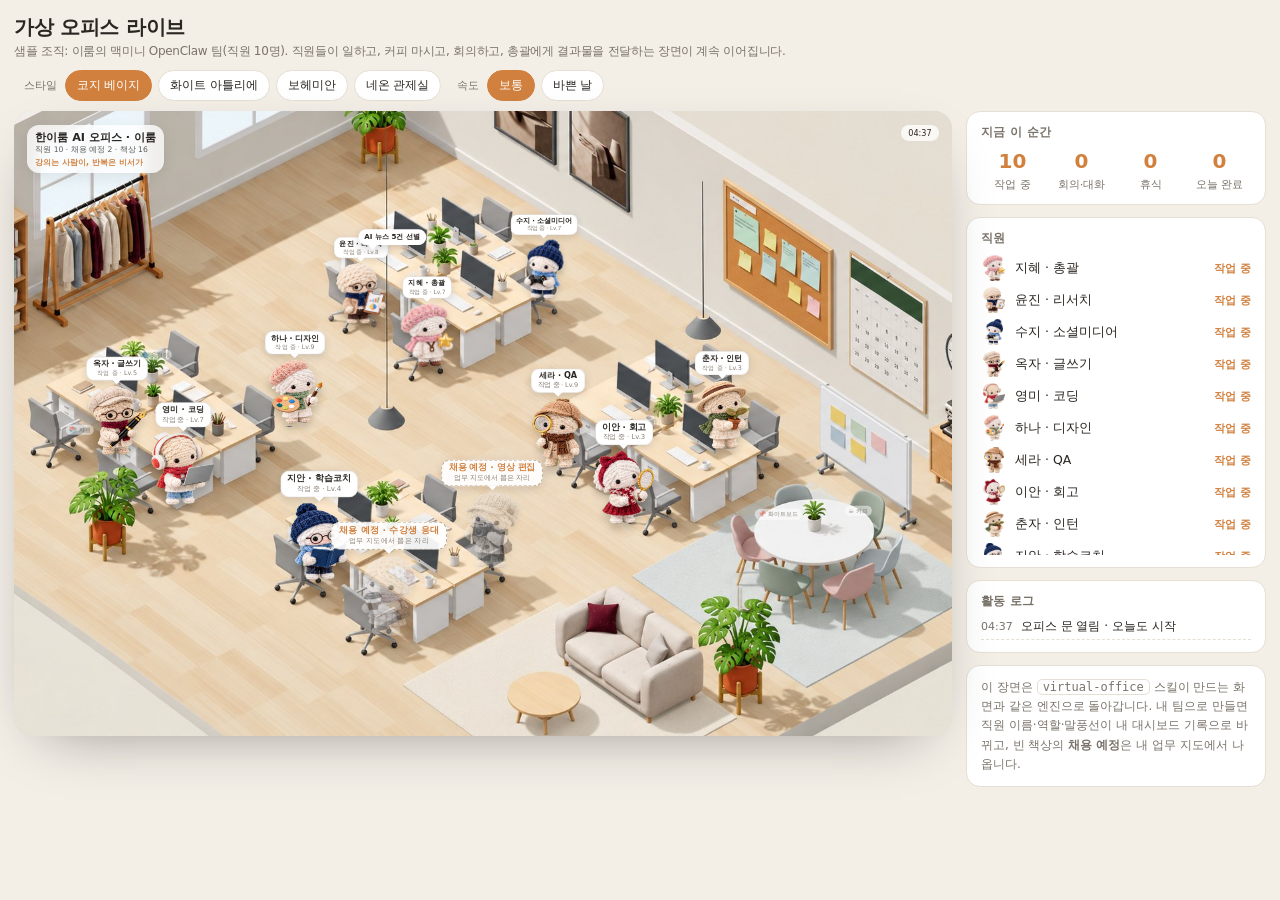
==== web/index.html @ 8c19d900 "feat(web): live office engine — AI isometric backgrounds (warm/glass/boho/night) + yarn-doll sprites" ====
<!doctype html>
<html lang="ko" data-style="warm">
<head>
<meta charset="utf-8">
<meta name="viewport" content="width=device-width,initial-scale=1">
<title>가상 오피스 라이브</title>
<meta name="description" content="OpenClaw 에이전트 팀이 실제로 돌아다니며 일하는 가상 오피스 시안. 스타일 4종.">
<link rel="stylesheet" href="office.css">
</head>
<body>
<div class="wrap">
  <div class="top">
    <h1 id="title">가상 오피스 라이브<small id="subtitle">샘플 조직: 이룸의 맥미니 OpenClaw 팀(직원 10명). 직원들이 일하고, 커피 마시고, 회의하고, 총괄에게 결과물을 전달하는 장면이 계속 이어집니다.</small></h1>
    <div class="ctl" id="ctl">
      <span class="lab">스타일</span>
      <button type="button" data-style="warm" aria-pressed="true">코지 베이지</button>
      <button type="button" data-style="glass">화이트 아틀리에</button>
      <button type="button" data-style="boho">보헤미안</button>
      <button type="button" data-style="night">네온 관제실</button>
      <span class="lab">속도</span>
      <button type="button" data-speed="1" aria-pressed="true">보통</button>
      <button type="button" data-speed="2.2">바쁜 날</button>
    </div>
  </div>
  <div class="layout">
    <div class="stage" id="stage">
      <img class="bg" id="bg" src="bg/warm.jpg" alt="">
      <div class="hud"><b id="hudTitle">한이룸 AI 오피스</b><div class="sub" id="hudSub">직원 10 · 채용 예정 2</div><div class="tag" id="hudTag"></div></div>
      <div class="clock" id="clock">09:41</div>
      <div id="spots"></div>
      <div id="actors"></div>
    </div>
    <aside class="panel">
      <div class="card"><h3>지금 이 순간</h3><div class="stats"><div><b id="sWork">0</b><span>작업 중</span></div><div><b id="sMeet">0</b><span>회의·대화</span></div><div><b id="sBreak">0</b><span>휴식</span></div><div><b id="sDone">0</b><span>오늘 완료</span></div></div></div>
      <div class="card"><h3>직원</h3><ul class="roster" id="roster"></ul></div>
      <div class="card"><h3>활동 로그</h3><ul class="log" id="log"></ul></div>
      <div class="card note">이 장면은 <code>virtual-office</code> 스킬이 만드는 화면과 같은 엔진으로 돌아갑니다. 내 팀으로 만들면 직원 이름·역할·말풍선이 내 대시보드 기록으로 바뀌고, 빈 책상의 <b>채용 예정</b>은 내 업무 지도에서 나옵니다.</div>
    </aside>
  </div>
</div>
<script src="org.js"></script>
<script src="stage-map.js"></script>
<script src="office.js"></script>
</body>
</html>
---- web/office.css ----
:root{--bg:#f3eee6;--ink:#2a2622;--muted:#7a736a;--card:#fff;--line:#e6dfd3;--accent:#d1803e;--fs:13px}
:root[data-style="night"]{--bg:#0b0f1a;--ink:#e8eef7;--muted:#93a1b7;--card:#161d2b;--line:#26314a;--accent:#5ef0c6}
:root[data-style="glass"]{--bg:#f6f9fc;--ink:#22303a;--muted:#7d8a96;--card:#fff;--line:#dfe6ec;--accent:#3f8f6e}
:root[data-style="boho"]{--bg:#f4e8d6;--ink:#3b2a1e;--muted:#8a6f58;--card:#fff8ee;--line:#e4d2b8;--accent:#c2652e}
*{box-sizing:border-box}
html,body{margin:0;background:var(--bg);color:var(--ink);font-family:system-ui,-apple-system,"Apple SD Gothic Neo","Malgun Gothic",sans-serif;transition:background .5s}
.wrap{max-width:1500px;margin:0 auto;padding:14px 14px 40px}
.top{display:flex;flex-wrap:wrap;gap:10px 18px;align-items:flex-end;justify-content:space-between;margin-bottom:10px}
.top h1{margin:0;font-size:20px;letter-spacing:-.3px}
.top h1 small{display:block;font-size:12px;font-weight:500;color:var(--muted);margin-top:2px}
.ctl{display:flex;flex-wrap:wrap;gap:6px;align-items:center}
.ctl span.lab{font-size:11px;color:var(--muted);margin:0 2px 0 10px}
.ctl button{border:1px solid var(--line);background:var(--card);color:var(--ink);border-radius:999px;padding:6px 11px;font-size:12px;cursor:pointer}
.ctl button[aria-pressed="true"]{background:var(--accent);border-color:var(--accent);color:#fff}
.layout{display:grid;grid-template-columns:minmax(0,1fr) 300px;gap:14px;align-items:start}
@media (max-width:980px){.layout{grid-template-columns:1fr}}
.stage{position:relative;aspect-ratio:3/2;border-radius:18px;overflow:hidden;background:#ddd;box-shadow:0 20px 60px -30px rgba(0,0,0,.45);user-select:none}
.stage img.bg{position:absolute;inset:0;width:100%;height:100%;object-fit:cover;display:block;transition:opacity .5s}
.stage .hud{position:absolute;left:1.4%;top:2.2%;background:rgba(255,255,255,.78);backdrop-filter:blur(6px);border-radius:12px;padding:.6em .9em;font-size:var(--fs);line-height:1.35;color:#2a2622;box-shadow:0 4px 14px rgba(0,0,0,.08)}
:root[data-style="night"] .stage .hud{background:rgba(14,20,32,.72);color:#e8eef7}
.hud b{font-size:1.25em}
.hud .sub{opacity:.75;font-size:.85em}
.hud .tag{color:var(--accent);font-weight:700;font-size:.9em;margin-top:.15em}
.clock{position:absolute;right:1.4%;top:2.2%;font-size:calc(var(--fs)*.9);background:rgba(255,255,255,.78);border-radius:999px;padding:.4em .9em;color:#2a2622;backdrop-filter:blur(6px)}
:root[data-style="night"] .clock{background:rgba(14,20,32,.72);color:#e8eef7}
.spot-label{position:absolute;transform:translate(-50%,-50%);font-size:calc(var(--fs)*.72);color:rgba(60,50,40,.55);background:rgba(255,255,255,.5);border-radius:6px;padding:.1em .5em;pointer-events:none}
:root[data-style="night"] .spot-label{color:rgba(230,236,247,.6);background:rgba(14,20,32,.45)}

/* ── 배우 ── */
.actor{position:absolute;left:0;top:0;width:0;height:0;transition:left var(--dur,1.6s) linear,top var(--dur,1.6s) linear;will-change:left,top}
.actor .body{position:absolute;left:0;bottom:0;transform:translate(-50%,0) scale(var(--s,1));transform-origin:50% 100%;display:flex;flex-direction:column;align-items:center}
.actor img.sprite{height:var(--sh,120px);width:auto;display:block;filter:drop-shadow(0 6px 4px rgba(0,0,0,.18));transform-origin:50% 100%;transition:filter .3s}
.actor.flip img.sprite{transform:scaleX(-1)}
.actor.walk img.sprite{animation:walk .42s ease-in-out infinite}
.actor.flip.walk img.sprite{animation:walkflip .42s ease-in-out infinite}
.actor.typing img.sprite{animation:typing 1.1s ease-in-out infinite}
.actor.sit img.sprite{clip-path:inset(0 0 40% 0)}
.actor.ghost img.sprite{opacity:.42;filter:grayscale(.6) drop-shadow(0 4px 3px rgba(0,0,0,.12))}
.actor.cheer img.sprite{animation:cheer .5s ease-in-out 3}
@keyframes walk{0%,100%{transform:translateY(0) rotate(-2deg)}50%{transform:translateY(-5px) rotate(2deg)}}
@keyframes walkflip{0%,100%{transform:scaleX(-1) translateY(0) rotate(2deg)}50%{transform:scaleX(-1) translateY(-5px) rotate(-2deg)}}
@keyframes typing{0%,100%{transform:translateY(0)}50%{transform:translateY(-2px)}}
@keyframes cheer{0%,100%{transform:translateY(0) scale(1)}50%{transform:translateY(-14px) scale(1.06)}}
.actor .nametag{position:absolute;left:50%;bottom:calc(100% + 6px);transform:translateX(-50%);white-space:nowrap;background:#fff;color:#2a2622;border:1px solid rgba(0,0,0,.08);border-radius:9px;padding:.28em .7em .3em;font-size:var(--fs);line-height:1.2;text-align:center;box-shadow:0 3px 10px rgba(0,0,0,.12)}
.actor .nametag::after{content:"";position:absolute;left:50%;top:100%;transform:translateX(-50%);border:5px solid transparent;border-top-color:#fff}
.actor .nametag b{font-weight:700}
.actor .nametag small{display:block;font-size:.8em;color:#8a8176;margin-top:.1em}
.actor.ghost .nametag{border:1px dashed #b9ad9c;color:var(--accent);background:rgba(255,255,255,.92)}
.actor.ghost .nametag small{color:#8a8176}
.actor .bubble{position:absolute;left:58%;bottom:calc(100% + 2.6em);transform:translateX(-10%) scale(.6);opacity:0;transition:opacity .25s,transform .25s;white-space:nowrap;background:var(--accent);color:#fff;font-weight:700;font-size:var(--fs);border-radius:999px;padding:.35em .85em;box-shadow:0 4px 12px rgba(0,0,0,.18);pointer-events:none}
.actor .bubble::after{content:"";position:absolute;left:14%;top:100%;border:6px solid transparent;border-top-color:var(--accent)}
.actor .bubble.on{opacity:1;transform:translateX(-10%) scale(1)}
.actor .bubble.soft{background:#fff;color:#2a2622;font-weight:600}
.actor .bubble.soft::after{border-top-color:#fff}
.spark{position:absolute;width:6px;height:6px;border-radius:2px;pointer-events:none;animation:spark .9s ease-out forwards}
@keyframes spark{0%{transform:translate(0,0) rotate(0);opacity:1}100%{transform:translate(var(--dx),var(--dy)) rotate(260deg);opacity:0}}

/* ── 사이드 패널 ── */
.panel{display:flex;flex-direction:column;gap:12px}
.card{background:var(--card);border:1px solid var(--line);border-radius:14px;padding:12px 14px}
.card h3{margin:0 0 8px;font-size:12px;color:var(--muted);font-weight:600;letter-spacing:.3px}
.stats{display:grid;grid-template-columns:repeat(4,1fr);gap:6px;text-align:center}
.stats b{display:block;font-size:20px;color:var(--accent)}
.stats span{font-size:11px;color:var(--muted)}
.roster{list-style:none;margin:0;padding:0;display:grid;gap:6px;max-height:300px;overflow:auto}
.roster li{display:flex;align-items:center;gap:8px;font-size:12.5px}
.roster img{width:26px;height:26px;object-fit:contain}
.roster .st{margin-left:auto;font-size:11px;color:var(--muted)}
.roster .st.on{color:var(--accent);font-weight:700}
.log{list-style:none;margin:0;padding:0;display:grid;gap:5px;max-height:260px;overflow:auto;font-size:12px}
.log li{display:flex;gap:8px;align-items:baseline;border-bottom:1px dashed var(--line);padding-bottom:4px}
.log time{color:var(--muted);font-size:11px;flex:none}
.note{font-size:12px;color:var(--muted);line-height:1.6}
.note code{background:var(--card);border:1px solid var(--line);border-radius:5px;padding:0 5px}
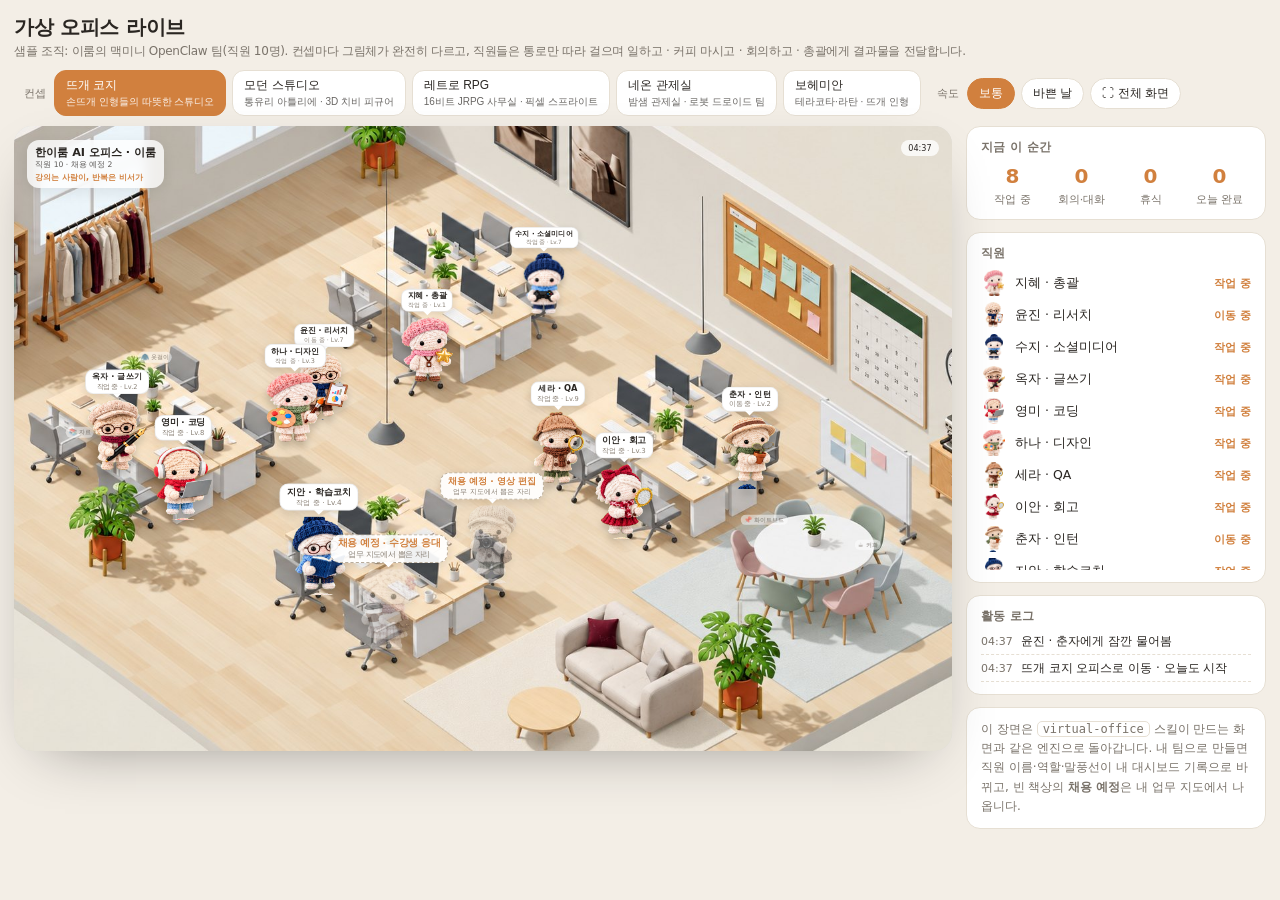
==== commit 60b66f41: "feat(web): v2 — 5 concept templates (knit/chibi/pixel/robot/boho), waypoint-graph pathfinding, front" ====
--- a/web/index.html
+++ b/web/index.html
@@ -1,5 +1,5 @@
 <!doctype html>
-<html lang="ko" data-style="warm">
+<html lang="ko" data-theme="warm">
 <head>
 <meta charset="utf-8">
 <meta name="viewport" content="width=device-width,initial-scale=1">
@@ -10,21 +10,19 @@
 <body>
 <div class="wrap">
   <div class="top">
-    <h1 id="title">가상 오피스 라이브<small id="subtitle">샘플 조직: 이룸의 맥미니 OpenClaw 팀(직원 10명). 직원들이 일하고, 커피 마시고, 회의하고, 총괄에게 결과물을 전달하는 장면이 계속 이어집니다.</small></h1>
+    <h1 id="title">가상 오피스 라이브<small id="subtitle">샘플 조직: 이룸의 맥미니 OpenClaw 팀(직원 10명). 컨셉마다 그림체가 완전히 다르고, 직원들은 통로만 따라 걸으며 일하고 · 커피 마시고 · 회의하고 · 총괄에게 결과물을 전달합니다.</small></h1>
     <div class="ctl" id="ctl">
-      <span class="lab">스타일</span>
-      <button type="button" data-style="warm" aria-pressed="true">코지 베이지</button>
-      <button type="button" data-style="glass">화이트 아틀리에</button>
-      <button type="button" data-style="boho">보헤미안</button>
-      <button type="button" data-style="night">네온 관제실</button>
+      <span class="lab">컨셉</span>
+      <span class="concepts"></span>
       <span class="lab">속도</span>
       <button type="button" data-speed="1" aria-pressed="true">보통</button>
       <button type="button" data-speed="2.2">바쁜 날</button>
+      <button type="button" id="fsBtn" title="무대만 크게">⛶ 전체 화면</button>
     </div>
   </div>
   <div class="layout">
     <div class="stage" id="stage">
-      <img class="bg" id="bg" src="bg/warm.jpg" alt="">
+      <img class="bg" id="bg" src="bg/warm.jpg" alt="" draggable="false">
       <div class="hud"><b id="hudTitle">한이룸 AI 오피스</b><div class="sub" id="hudSub">직원 10 · 채용 예정 2</div><div class="tag" id="hudTag"></div></div>
       <div class="clock" id="clock">09:41</div>
       <div id="spots"></div>
@@ -39,7 +37,8 @@
   </div>
 </div>
 <script src="org.js"></script>
-<script src="stage-map.js"></script>
+<script src="concepts.js"></script>
+<script src="maps.js"></script>
 <script src="office.js"></script>
 </body>
 </html>
--- a/web/office.css
+++ b/web/office.css
@@ -1,7 +1,8 @@
 :root{--bg:#f3eee6;--ink:#2a2622;--muted:#7a736a;--card:#fff;--line:#e6dfd3;--accent:#d1803e;--fs:13px}
-:root[data-style="night"]{--bg:#0b0f1a;--ink:#e8eef7;--muted:#93a1b7;--card:#161d2b;--line:#26314a;--accent:#5ef0c6}
-:root[data-style="glass"]{--bg:#f6f9fc;--ink:#22303a;--muted:#7d8a96;--card:#fff;--line:#dfe6ec;--accent:#3f8f6e}
-:root[data-style="boho"]{--bg:#f4e8d6;--ink:#3b2a1e;--muted:#8a6f58;--card:#fff8ee;--line:#e4d2b8;--accent:#c2652e}
+:root[data-theme="night"]{--bg:#0b0f1a;--ink:#e8eef7;--muted:#93a1b7;--card:#161d2b;--line:#26314a;--accent:#5ef0c6}
+:root[data-theme="glass"]{--bg:#f6f9fc;--ink:#22303a;--muted:#7d8a96;--card:#fff;--line:#dfe6ec;--accent:#3f8f6e}
+:root[data-theme="boho"]{--bg:#f4e8d6;--ink:#3b2a1e;--muted:#8a6f58;--card:#fff8ee;--line:#e4d2b8;--accent:#c2652e}
+:root[data-theme="rpg"]{--bg:#1b1430;--ink:#f3e9d2;--muted:#a898c4;--card:#2a2046;--line:#4b3b78;--accent:#ffcc4d}
 *{box-sizing:border-box}
 html,body{margin:0;background:var(--bg);color:var(--ink);font-family:system-ui,-apple-system,"Apple SD Gothic Neo","Malgun Gothic",sans-serif;transition:background .5s}
 .wrap{max-width:1500px;margin:0 auto;padding:14px 14px 40px}
@@ -17,14 +18,14 @@
 .stage{position:relative;aspect-ratio:3/2;border-radius:18px;overflow:hidden;background:#ddd;box-shadow:0 20px 60px -30px rgba(0,0,0,.45);user-select:none}
 .stage img.bg{position:absolute;inset:0;width:100%;height:100%;object-fit:cover;display:block;transition:opacity .5s}
 .stage .hud{position:absolute;left:1.4%;top:2.2%;background:rgba(255,255,255,.78);backdrop-filter:blur(6px);border-radius:12px;padding:.6em .9em;font-size:var(--fs);line-height:1.35;color:#2a2622;box-shadow:0 4px 14px rgba(0,0,0,.08)}
-:root[data-style="night"] .stage .hud{background:rgba(14,20,32,.72);color:#e8eef7}
+:root[data-theme="night"] .stage .hud{background:rgba(14,20,32,.72);color:#e8eef7}
 .hud b{font-size:1.25em}
 .hud .sub{opacity:.75;font-size:.85em}
 .hud .tag{color:var(--accent);font-weight:700;font-size:.9em;margin-top:.15em}
 .clock{position:absolute;right:1.4%;top:2.2%;font-size:calc(var(--fs)*.9);background:rgba(255,255,255,.78);border-radius:999px;padding:.4em .9em;color:#2a2622;backdrop-filter:blur(6px)}
-:root[data-style="night"] .clock{background:rgba(14,20,32,.72);color:#e8eef7}
+:root[data-theme="night"] .clock{background:rgba(14,20,32,.72);color:#e8eef7}
 .spot-label{position:absolute;transform:translate(-50%,-50%);font-size:calc(var(--fs)*.72);color:rgba(60,50,40,.55);background:rgba(255,255,255,.5);border-radius:6px;padding:.1em .5em;pointer-events:none}
-:root[data-style="night"] .spot-label{color:rgba(230,236,247,.6);background:rgba(14,20,32,.45)}
+:root[data-theme="night"] .spot-label{color:rgba(230,236,247,.6);background:rgba(14,20,32,.45)}
 
 /* ── 배우 ── */
 .actor{position:absolute;left:0;top:0;width:0;height:0;transition:left var(--dur,1.6s) linear,top var(--dur,1.6s) linear;will-change:left,top}
@@ -72,3 +73,18 @@
 .log time{color:var(--muted);font-size:11px;flex:none}
 .note{font-size:12px;color:var(--muted);line-height:1.6}
 .note code{background:var(--card);border:1px solid var(--line);border-radius:5px;padding:0 5px}
+
+/* 컨셉 버튼 */
+.ctl .concepts{display:inline-flex;flex-wrap:wrap;gap:6px}
+.ctl .concepts button{display:flex;flex-direction:column;align-items:flex-start;gap:1px;border-radius:12px;padding:6px 11px;text-align:left}
+.ctl .concepts button small{font-size:10px;opacity:.7;font-weight:400}
+.ctl .concepts button[aria-pressed="true"] small{opacity:.9}
+/* 픽셀 컨셉 */
+.stage.pixel img.bg,.stage.pixel img.sprite,:root[data-concept="rpg"] .roster img{image-rendering:pixelated;image-rendering:crisp-edges}
+:root[data-concept="rpg"] .actor .nametag{border-radius:2px;border:2px solid #2a2046;box-shadow:3px 3px 0 #2a2046;font-family:ui-monospace,Menlo,"Courier New",monospace;font-size:calc(var(--fs)*.9)}
+:root[data-concept="rpg"] .actor .nametag::after{display:none}
+:root[data-concept="rpg"] .actor .bubble{border-radius:4px;box-shadow:3px 3px 0 rgba(0,0,0,.35)}
+:root[data-concept="rpg"] .stage .hud,:root[data-concept="rpg"] .clock{border-radius:4px;background:#f3e9d2;color:#1b1430;border:3px solid #2a2046;box-shadow:4px 4px 0 #2a2046;backdrop-filter:none}
+:root[data-theme="night"] .actor .nametag,:root[data-theme="rpg"] .actor .nametag.dark{background:#1b2434;color:#e8eef7;border-color:#2f3d55}
+:root[data-theme="night"] .actor .nametag::after{border-top-color:#1b2434}
+:root[data-theme="night"] .actor .nametag small{color:#93a1b7}
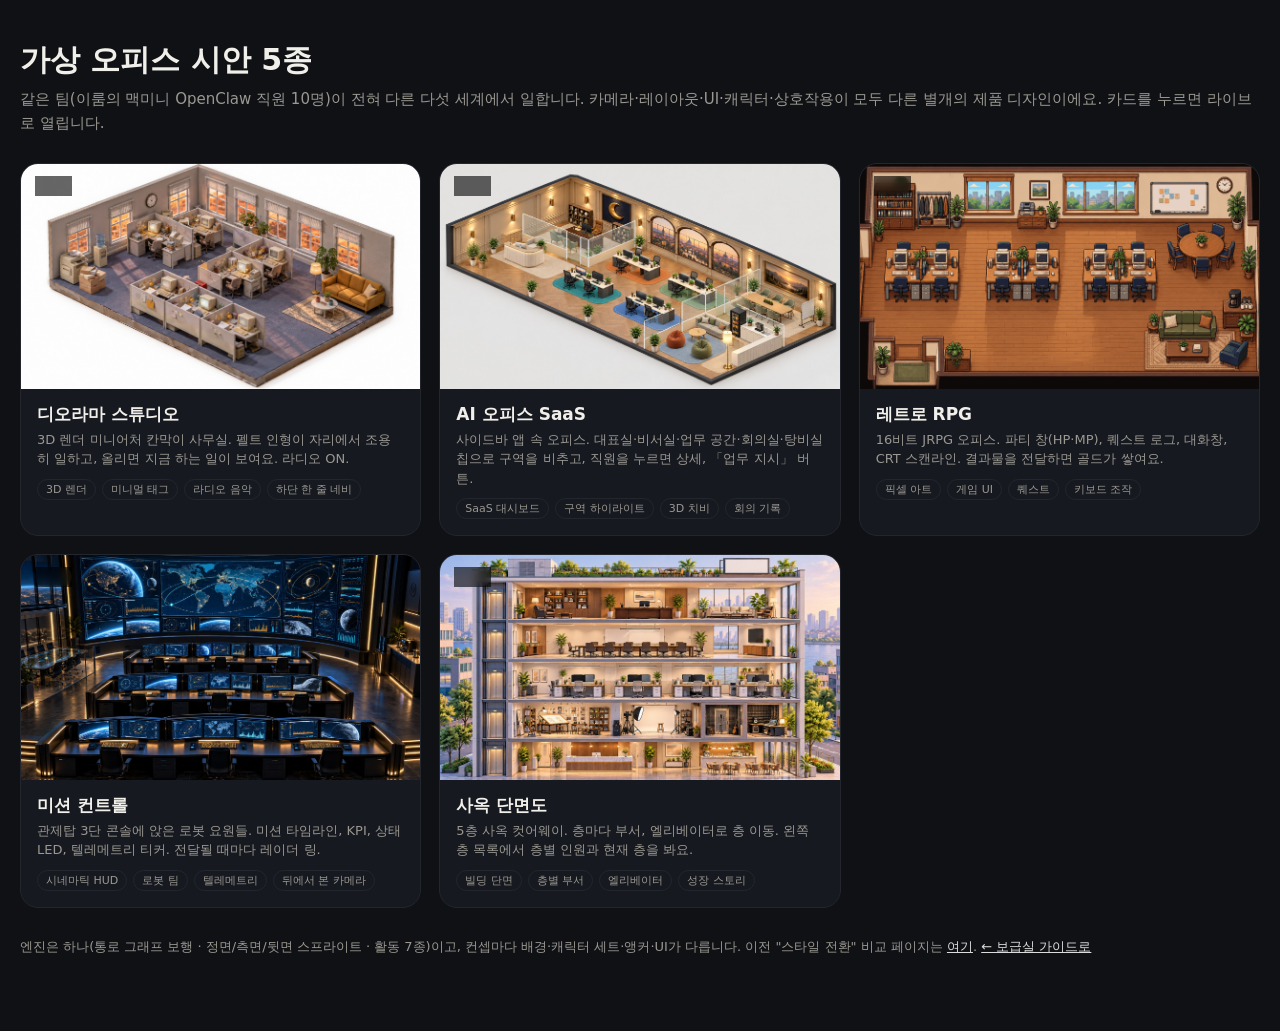
==== commit ef340adb: "feat(web): v3 — five distinct concept designs (diorama/saas/rpg/control/building), shared engine, fe" ====
--- a/web/index.html
+++ b/web/index.html
@@ -1,44 +1,38 @@
 <!doctype html>
-<html lang="ko" data-theme="warm">
+<html lang="ko">
 <head>
 <meta charset="utf-8">
 <meta name="viewport" content="width=device-width,initial-scale=1">
-<title>가상 오피스 라이브</title>
-<meta name="description" content="OpenClaw 에이전트 팀이 실제로 돌아다니며 일하는 가상 오피스 시안. 스타일 4종.">
-<link rel="stylesheet" href="office.css">
+<title>가상 오피스 시안 5종</title>
+<meta name="description" content="전혀 다른 컨셉의 가상 오피스 디자인 5종. 같은 팀(직원 10명)이 각 세계에서 일한다.">
+<style>
+:root{--bg:#0f1115;--ink:#f1efe9;--muted:#9a9890;--line:#23262d}
+*{box-sizing:border-box}body{margin:0;background:var(--bg);color:var(--ink);font-family:system-ui,-apple-system,"Apple SD Gothic Neo","Malgun Gothic",sans-serif}
+.wrap{max-width:1400px;margin:0 auto;padding:40px 20px 60px}
+h1{font-size:30px;margin:0 0 6px}.lead{color:var(--muted);margin:0 0 28px;font-size:15px;line-height:1.6}
+.grid{display:grid;grid-template-columns:repeat(auto-fill,minmax(400px,1fr));gap:18px}
+.card{position:relative;display:block;border:1px solid var(--line);border-radius:18px;overflow:hidden;background:#161920;text-decoration:none;color:inherit;transition:transform .2s,border-color .2s}
+.card:hover{transform:translateY(-4px);border-color:#444}
+.card img{width:100%;aspect-ratio:16/9;object-fit:cover;display:block}
+.card .body{padding:14px 16px 16px}.card b{font-size:17px;display:block}.card small{display:block;color:var(--muted);font-size:13px;line-height:1.5;margin-top:4px}
+.card .no{position:absolute;left:14px;top:12px;background:rgba(0,0,0,.6);color:#fff;border-radius:999px;padding:3px 10px;font-size:12px;font-weight:700;backdrop-filter:blur(4px)}
+.card .tags{display:flex;gap:6px;flex-wrap:wrap;margin-top:10px}.card .tags span{font-size:11px;border:1px solid var(--line);border-radius:999px;padding:2px 8px;color:var(--muted)}
+.foot{margin-top:28px;color:var(--muted);font-size:13px;line-height:1.7}
+.foot a{color:#ddd}
+</style>
 </head>
 <body>
 <div class="wrap">
-  <div class="top">
-    <h1 id="title">가상 오피스 라이브<small id="subtitle">샘플 조직: 이룸의 맥미니 OpenClaw 팀(직원 10명). 컨셉마다 그림체가 완전히 다르고, 직원들은 통로만 따라 걸으며 일하고 · 커피 마시고 · 회의하고 · 총괄에게 결과물을 전달합니다.</small></h1>
-    <div class="ctl" id="ctl">
-      <span class="lab">컨셉</span>
-      <span class="concepts"></span>
-      <span class="lab">속도</span>
-      <button type="button" data-speed="1" aria-pressed="true">보통</button>
-      <button type="button" data-speed="2.2">바쁜 날</button>
-      <button type="button" id="fsBtn" title="무대만 크게">⛶ 전체 화면</button>
-    </div>
-  </div>
-  <div class="layout">
-    <div class="stage" id="stage">
-      <img class="bg" id="bg" src="bg/warm.jpg" alt="" draggable="false">
-      <div class="hud"><b id="hudTitle">한이룸 AI 오피스</b><div class="sub" id="hudSub">직원 10 · 채용 예정 2</div><div class="tag" id="hudTag"></div></div>
-      <div class="clock" id="clock">09:41</div>
-      <div id="spots"></div>
-      <div id="actors"></div>
-    </div>
-    <aside class="panel">
-      <div class="card"><h3>지금 이 순간</h3><div class="stats"><div><b id="sWork">0</b><span>작업 중</span></div><div><b id="sMeet">0</b><span>회의·대화</span></div><div><b id="sBreak">0</b><span>휴식</span></div><div><b id="sDone">0</b><span>오늘 완료</span></div></div></div>
-      <div class="card"><h3>직원</h3><ul class="roster" id="roster"></ul></div>
-      <div class="card"><h3>활동 로그</h3><ul class="log" id="log"></ul></div>
-      <div class="card note">이 장면은 <code>virtual-office</code> 스킬이 만드는 화면과 같은 엔진으로 돌아갑니다. 내 팀으로 만들면 직원 이름·역할·말풍선이 내 대시보드 기록으로 바뀌고, 빈 책상의 <b>채용 예정</b>은 내 업무 지도에서 나옵니다.</div>
-    </aside>
-  </div>
+<h1>가상 오피스 시안 5종</h1>
+<p class="lead">같은 팀(이룸의 맥미니 OpenClaw 직원 10명)이 전혀 다른 다섯 세계에서 일합니다. 카메라·레이아웃·UI·캐릭터·상호작용이 모두 다른 별개의 제품 디자인이에요. 카드를 누르면 라이브로 열립니다.</p>
+<div class="grid">
+  <a class="card" href="diorama.html"><span class="no">01</span><img src="bg/diorama.jpg" alt=""><div class="body"><b>디오라마 스튜디오</b><small>3D 렌더 미니어처 칸막이 사무실. 펠트 인형이 자리에서 조용히 일하고, 올리면 지금 하는 일이 보여요. 라디오 ON.</small><div class="tags"><span>3D 렌더</span><span>미니멀 태그</span><span>라디오 음악</span><span>하단 한 줄 네비</span></div></div></a>
+  <a class="card" href="saas.html"><span class="no">02</span><img src="bg/saas.jpg" alt=""><div class="body"><b>AI 오피스 SaaS</b><small>사이드바 앱 속 오피스. 대표실·비서실·업무 공간·회의실·탕비실 칩으로 구역을 비추고, 직원을 누르면 상세, 「업무 지시」 버튼.</small><div class="tags"><span>SaaS 대시보드</span><span>구역 하이라이트</span><span>3D 치비</span><span>회의 기록</span></div></div></a>
+  <a class="card" href="rpg.html"><span class="no">03</span><img src="bg/pixel.png" alt=""><div class="body"><b>레트로 RPG</b><small>16비트 JRPG 오피스. 파티 창(HP·MP), 퀘스트 로그, 대화창, CRT 스캔라인. 결과물을 전달하면 골드가 쌓여요.</small><div class="tags"><span>픽셀 아트</span><span>게임 UI</span><span>퀘스트</span><span>키보드 조작</span></div></div></a>
+  <a class="card" href="control.html"><span class="no">04</span><img src="bg/control.jpg" alt=""><div class="body"><b>미션 컨트롤</b><small>관제탑 3단 콘솔에 앉은 로봇 요원들. 미션 타임라인, KPI, 상태 LED, 텔레메트리 티커. 전달될 때마다 레이더 링.</small><div class="tags"><span>시네마틱 HUD</span><span>로봇 팀</span><span>텔레메트리</span><span>뒤에서 본 카메라</span></div></div></a>
+  <a class="card" href="building.html"><span class="no">05</span><img src="bg/building.jpg" alt=""><div class="body"><b>사옥 단면도</b><small>5층 사옥 컷어웨이. 층마다 부서, 엘리베이터로 층 이동. 왼쪽 층 목록에서 층별 인원과 현재 층을 봐요.</small><div class="tags"><span>빌딩 단면</span><span>층별 부서</span><span>엘리베이터</span><span>성장 스토리</span></div></div></a>
 </div>
-<script src="org.js"></script>
-<script src="concepts.js"></script>
-<script src="maps.js"></script>
-<script src="office.js"></script>
+<p class="foot">엔진은 하나(통로 그래프 보행 · 정면/측면/뒷면 스프라이트 · 활동 7종)이고, 컨셉마다 배경·캐릭터 세트·앵커·UI가 다릅니다. 이전 "스타일 전환" 비교 페이지는 <a href="live.html">여기</a>. <a href="/agent-tools#virtual-office">← 보급실 가이드로</a></p>
+</div>
 </body>
 </html>
